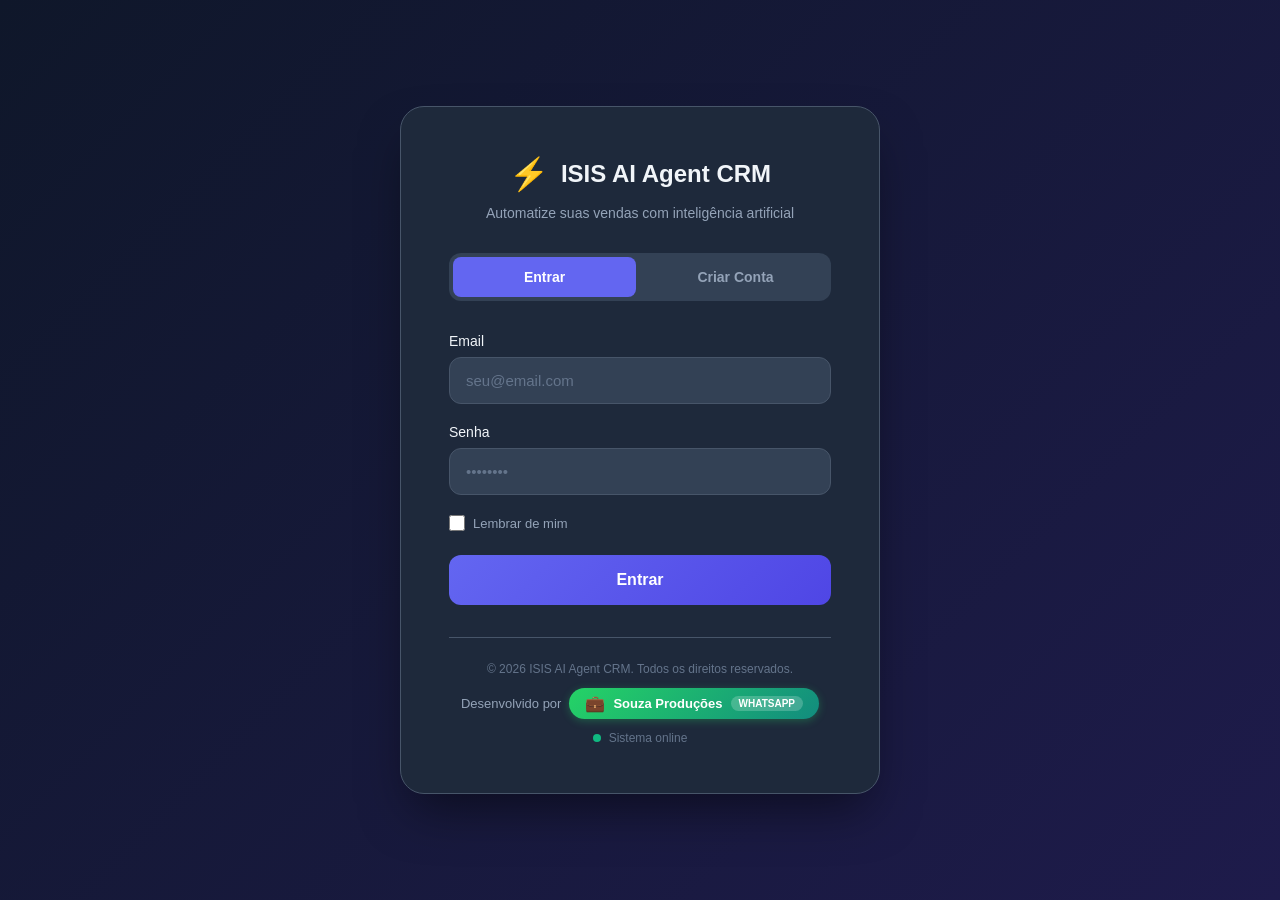
==== index.html @ 196da029 "upliud files" ====
<!DOCTYPE html>
<html lang="pt-BR">
<head>
    <meta charset="UTF-8">
    <meta name="viewport" content="width=device-width, initial-scale=1.0">
    <title>ISIS AI Agent CRM - Login</title>
    <link rel="stylesheet" href="index.css">
</head>
<body>
    <div class="auth-container">
        <!-- Logo e Header -->
        <div class="auth-header">
            <div class="logo">
                <span class="logo-icon">⚡</span>
                <h1>ISIS AI Agent CRM</h1>
            </div>
            <p class="subtitle">Automatize suas vendas com inteligência artificial</p>
        </div>

        <!-- Tabs Login/Registro -->
        <div class="auth-tabs">
            <button class="tab-btn active" data-tab="login">Entrar</button>
            <button class="tab-btn" data-tab="register">Criar Conta</button>
        </div>

        <!-- Formulário de Login -->
        <form id="loginForm" class="auth-form active">
            <div class="form-group">
                <label for="loginEmail">Email</label>
                <input 
                    type="email" 
                    id="loginEmail" 
                    placeholder="seu@email.com" 
                    required
                    autocomplete="email"
                >
            </div>

            <div class="form-group">
                <label for="loginPassword">Senha</label>
                <input 
                    type="password" 
                    id="loginPassword" 
                    placeholder="••••••••" 
                    required
                    autocomplete="current-password"
                >
            </div>

            <div class="form-options">
                <label class="checkbox-label">
                    <input type="checkbox" id="rememberMe">
                    <span>Lembrar de mim</span>
                </label>
            </div>

            <button type="submit" class="btn-primary" id="loginBtn">
                <span class="btn-text">Entrar</span>
                <span class="btn-loading hidden">
                    <span class="spinner"></span>
                    Entrando...
                </span>
            </button>

            <div id="loginError" class="error-message hidden"></div>
        </form>

        <!-- Formulário de Registro -->
        <form id="registerForm" class="auth-form">
            <div class="form-group">
                <label for="registerCompany">Nome da Empresa *</label>
                <input 
                    type="text" 
                    id="registerCompany" 
                    placeholder="Ex: Minha Empresa Ltda" 
                    required
                >
            </div>

            <div class="form-group">
                <label for="registerEmail">Email Profissional *</label>
                <input 
                    type="email" 
                    id="registerEmail" 
                    placeholder="seu@email.com" 
                    required
                >
            </div>

            <div class="form-group">
                <label for="registerPhone">Telefone/WhatsApp</label>
                <input 
                    type="tel" 
                    id="registerPhone" 
                    placeholder="(11) 99999-9999"
                >
            </div>

            <div class="form-group">
                <label for="registerIndustry">Tipo de Negócio</label>
                <select id="registerIndustry">
                    <option value="">Selecione...</option>
                    <option value="varejo">Varejo / E-commerce</option>
                    <option value="imobiliario">Imobiliária</option>
                    <option value="saude">Saúde / Clínica</option>
                    <option value="educacao">Educação / Escola</option>
                    <option value="alimentacao">Restaurante / Alimentação</option>
                    <option value="servicos">Prestação de Serviços</option>
                    <option value="tecnologia">Tecnologia / Software</option>
                    <option value="outro">Outro</option>
                </select>
            </div>

            <div class="form-group">
                <label for="registerPassword">Senha *</label>
                <input 
                    type="password" 
                    id="registerPassword" 
                    placeholder="Mínimo 6 caracteres" 
                    required
                    minlength="6"
                >
            </div>

            <div class="form-group">
                <label for="registerConfirm">Confirmar Senha *</label>
                <input 
                    type="password" 
                    id="registerConfirm" 
                    placeholder="Repita a senha" 
                    required
                >
            </div>

            <div class="form-options">
                <label class="checkbox-label">
                    <input type="checkbox" id="acceptTerms" required>
                    <span>Aceito os Termos de Uso</span>
                </label>
            </div>

            <button type="submit" class="btn-primary" id="registerBtn">
                <span class="btn-text">Criar Conta Grátis</span>
                <span class="btn-loading hidden">
                    <span class="spinner"></span>
                    Criando...
                </span>
            </button>

            <div id="registerError" class="error-message hidden"></div>
            <div id="registerSuccess" class="success-message hidden"></div>

            <div class="trial-info">
                <span class="trial-badge">🎁 14 dias grátis</span>
                <p>Sem cartão de crédito necessário</p>
            </div>
        </form>

        <!-- Footer com Assinatura -->
        <div class="auth-footer">
            <p class="footer-text">© 2026 ISIS AI Agent CRM. Todos os direitos reservados.</p>
            <div class="footer-signature">
                <span class="footer-label">Desenvolvido por </span>
                <a href="https://wa.me/5562991444852" target="_blank" class="signature-link" title="Falar no WhatsApp">
                    <span class="signature-icon">💼</span>
                    <span class="signature-text">Souza Produções</span>
                    <span class="signature-badge">WhatsApp</span>
                </a>
            </div>
            <div class="system-status">
                <span class="status-dot"></span>
                <span>Sistema online</span>
            </div>
        </div>
    </div>

    <script src="index.js"></script>
</body>
</html>
---- index.css ----
/* ============================================================
   ISIS AI AGENT CRM - LOGIN/REGISTER STYLES
   Design Profissional e Vendável
   ============================================================ */

* {
    margin: 0;
    padding: 0;
    box-sizing: border-box;
}

:root {
    --primary: #6366f1;
    --primary-dark: #4f46e5;
    --primary-light: #818cf8;
    --success: #10b981;
    --success-light: #d1fae5;
    --error: #ef4444;
    --error-light: #fee2e2;
    --warning: #f59e0b;
    --bg-dark: #0f172a;
    --bg-card: #1e293b;
    --bg-input: #334155;
    --text-primary: #f1f5f9;
    --text-secondary: #94a3b8;
    --text-muted: #64748b;
    --border: #475569;
    --shadow: 0 25px 50px -12px rgba(0, 0, 0, 0.5);
}

body {
    font-family: 'Inter', -apple-system, BlinkMacSystemFont, 'Segoe UI', Roboto, sans-serif;
    background: linear-gradient(135deg, var(--bg-dark) 0%, #1e1b4b 100%);
    min-height: 100vh;
    display: flex;
    align-items: center;
    justify-content: center;
    padding: 20px;
}

/* Container Principal */
.auth-container {
    background: var(--bg-card);
    border-radius: 24px;
    padding: 48px;
    width: 100%;
    max-width: 480px;
    box-shadow: var(--shadow);
    border: 1px solid var(--border);
}

/* Header */
.auth-header {
    text-align: center;
    margin-bottom: 32px;
}

.logo {
    display: flex;
    align-items: center;
    justify-content: center;
    gap: 12px;
    margin-bottom: 12px;
}

.logo-icon {
    font-size: 32px;
    animation: pulse 2s infinite;
}

@keyframes pulse {
    0%, 100% { opacity: 1; }
    50% { opacity: 0.7; }
}

.logo h1 {
    color: var(--text-primary);
    font-size: 24px;
    font-weight: 700;
}

.subtitle {
    color: var(--text-secondary);
    font-size: 14px;
}

/* Tabs */
.auth-tabs {
    display: flex;
    gap: 8px;
    margin-bottom: 32px;
    background: var(--bg-input);
    padding: 4px;
    border-radius: 12px;
}

.tab-btn {
    flex: 1;
    padding: 12px 24px;
    background: transparent;
    border: none;
    color: var(--text-secondary);
    font-size: 14px;
    font-weight: 600;
    cursor: pointer;
    border-radius: 8px;
    transition: all 0.3s ease;
}

.tab-btn.active {
    background: var(--primary);
    color: white;
}

.tab-btn:hover:not(.active) {
    color: var(--text-primary);
}

/* Forms */
.auth-form {
    display: none;
}

.auth-form.active {
    display: block;
    animation: fadeIn 0.3s ease;
}

@keyframes fadeIn {
    from { opacity: 0; transform: translateY(10px); }
    to { opacity: 1; transform: translateY(0); }
}

.form-group {
    margin-bottom: 20px;
}

.form-group label {
    display: block;
    color: var(--text-primary);
    font-size: 14px;
    font-weight: 500;
    margin-bottom: 8px;
}

.form-group input,
.form-group select {
    width: 100%;
    padding: 14px 16px;
    background: var(--bg-input);
    border: 1px solid var(--border);
    border-radius: 12px;
    color: var(--text-primary);
    font-size: 15px;
    transition: all 0.3s ease;
}

.form-group input:focus,
.form-group select:focus {
    outline: none;
    border-color: var(--primary);
    box-shadow: 0 0 0 3px rgba(99, 102, 241, 0.2);
}

.form-group input::placeholder {
    color: var(--text-muted);
}

.form-group select option {
    background: var(--bg-card);
    color: var(--text-primary);
}

/* Form Options */
.form-options {
    display: flex;
    justify-content: space-between;
    align-items: center;
    margin-bottom: 24px;
    font-size: 13px;
}

.checkbox-label {
    display: flex;
    align-items: center;
    gap: 8px;
    color: var(--text-secondary);
    cursor: pointer;
}

.checkbox-label input[type="checkbox"] {
    width: 16px;
    height: 16px;
    accent-color: var(--primary);
}

/* Buttons */
.btn-primary {
    width: 100%;
    padding: 16px;
    background: linear-gradient(135deg, var(--primary) 0%, var(--primary-dark) 100%);
    border: none;
    border-radius: 12px;
    color: white;
    font-size: 16px;
    font-weight: 600;
    cursor: pointer;
    transition: all 0.3s ease;
    display: flex;
    align-items: center;
    justify-content: center;
    gap: 8px;
}

.btn-primary:hover {
    transform: translateY(-2px);
    box-shadow: 0 10px 40px rgba(99, 102, 241, 0.4);
}

.btn-primary:disabled {
    opacity: 0.7;
    cursor: not-allowed;
    transform: none;
}

.btn-text,
.btn-loading {
    display: flex;
    align-items: center;
    gap: 8px;
}

.btn-loading.hidden,
.btn-text.hidden {
    display: none;
}

.spinner {
    width: 18px;
    height: 18px;
    border: 2px solid rgba(255, 255, 255, 0.3);
    border-top-color: white;
    border-radius: 50%;
    animation: spin 0.8s linear infinite;
}

@keyframes spin {
    to { transform: rotate(360deg); }
}

/* Messages */
.error-message,
.success-message {
    padding: 14px 16px;
    border-radius: 12px;
    font-size: 14px;
    margin-top: 16px;
    animation: slideIn 0.3s ease;
}

@keyframes slideIn {
    from { opacity: 0; transform: translateY(-10px); }
    to { opacity: 1; transform: translateY(0); }
}

.error-message {
    background: rgba(239, 68, 68, 0.1);
    border: 1px solid rgba(239, 68, 68, 0.3);
    color: #fca5a5;
}

.success-message {
    background: rgba(16, 185, 129, 0.1);
    border: 1px solid rgba(16, 185, 129, 0.3);
    color: #6ee7b7;
}

.error-message.hidden,
.success-message.hidden {
    display: none;
}

/* Trial Info */
.trial-info {
    text-align: center;
    margin-top: 24px;
    padding-top: 24px;
    border-top: 1px solid var(--border);
}

.trial-badge {
    display: inline-block;
    background: linear-gradient(135deg, #f59e0b 0%, #d97706 100%);
    color: white;
    padding: 6px 16px;
    border-radius: 20px;
    font-size: 13px;
    font-weight: 600;
    margin-bottom: 8px;
}

.trial-info p {
    color: var(--text-muted);
    font-size: 12px;
}

/* Footer com Assinatura */
.auth-footer {
    text-align: center;
    margin-top: 32px;
    padding-top: 24px;
    border-top: 1px solid var(--border);
}

.footer-text {
    color: var(--text-muted);
    font-size: 12px;
    margin-bottom: 12px;
}

.footer-signature {
    display: flex;
    align-items: center;
    justify-content: center;
    gap: 8px;
    flex-wrap: wrap;
    margin-bottom: 12px;
}

.footer-label {
    color: var(--text-secondary);
    font-size: 13px;
}

.signature-link {
    display: inline-flex;
    align-items: center;
    gap: 8px;
    padding: 6px 16px;
    background: linear-gradient(135deg, #25d366 0%, #128c7e 100%);
    color: white;
    text-decoration: none;
    border-radius: 20px;
    font-size: 13px;
    font-weight: 600;
    transition: all 0.3s ease;
    box-shadow: 0 2px 8px rgba(37, 211, 102, 0.3);
}

.signature-link:hover {
    transform: translateY(-2px);
    box-shadow: 0 4px 12px rgba(37, 211, 102, 0.5);
}

.signature-icon {
    font-size: 16px;
}

.signature-text {
    font-weight: 700;
}

.signature-badge {
    padding: 2px 8px;
    background: rgba(255, 255, 255, 0.2);
    border-radius: 10px;
    font-size: 10px;
    text-transform: uppercase;
    font-weight: 600;
}

.system-status {
    display: flex;
    align-items: center;
    justify-content: center;
    gap: 8px;
    color: var(--text-muted);
    font-size: 12px;
}

.status-dot {
    width: 8px;
    height: 8px;
    background: var(--success);
    border-radius: 50%;
    animation: pulse 2s infinite;
}

/* Responsive */
@media (max-width: 480px) {
    .auth-container {
        padding: 32px 24px;
    }

    .logo h1 {
        font-size: 20px;
    }

    .form-options {
        flex-direction: column;
        gap: 12px;
        align-items: flex-start;
    }

    .footer-signature {
        flex-direction: column;
    }
}
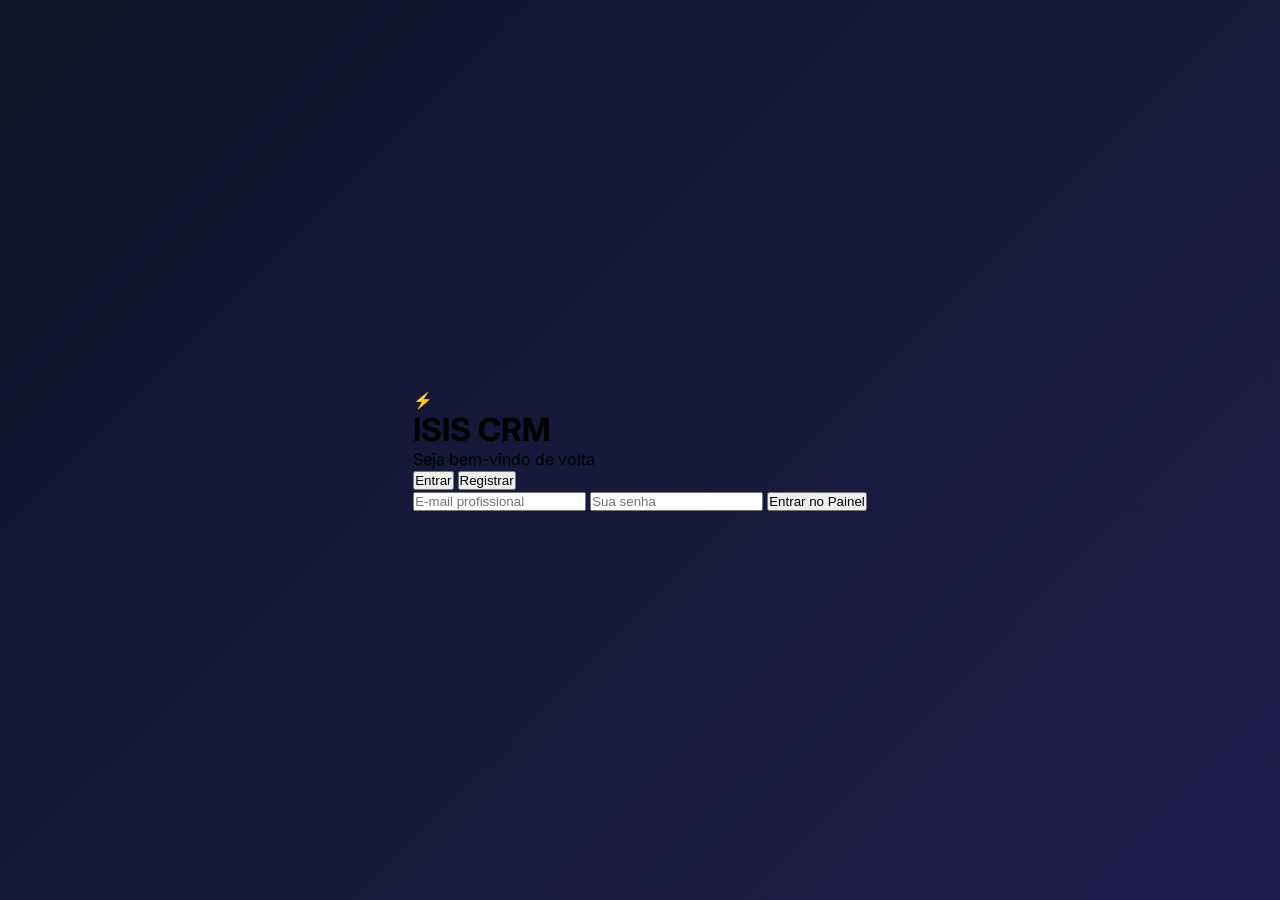
==== commit 498b1abb: "Update index.html" ====
--- a/index.html
+++ b/index.html
@@ -3,177 +3,34 @@
 <head>
     <meta charset="UTF-8">
     <meta name="viewport" content="width=device-width, initial-scale=1.0">
-    <title>ISIS AI Agent CRM - Login</title>
+    <title>ISIS AI Agent - Login</title>
     <link rel="stylesheet" href="index.css">
+    <link href="https://fonts.googleapis.com/css2?family=Inter:wght@400;700&display=swap" rel="stylesheet">
 </head>
 <body>
-    <div class="auth-container">
-        <!-- Logo e Header -->
-        <div class="auth-header">
-            <div class="logo">
-                <span class="logo-icon">⚡</span>
-                <h1>ISIS AI Agent CRM</h1>
-            </div>
-            <p class="subtitle">Automatize suas vendas com inteligência artificial</p>
+    <div class="login-box">
+        <div class="login-header">
+            <span class="login-logo">⚡</span>
+            <h1>ISIS CRM</h1>
+            <p>Seja bem-vindo de volta</p>
         </div>
 
-        <!-- Tabs Login/Registro -->
-        <div class="auth-tabs">
-            <button class="tab-btn active" data-tab="login">Entrar</button>
-            <button class="tab-btn" data-tab="register">Criar Conta</button>
+        <div class="tab-switcher">
+            <button id="tab-login" class="active">Entrar</button>
+            <button id="tab-register">Registrar</button>
         </div>
 
-        <!-- Formulário de Login -->
-        <form id="loginForm" class="auth-form active">
-            <div class="form-group">
-                <label for="loginEmail">Email</label>
-                <input 
-                    type="email" 
-                    id="loginEmail" 
-                    placeholder="seu@email.com" 
-                    required
-                    autocomplete="email"
-                >
+        <form id="authForm">
+            <div id="registerOnlyFields" style="display:none;">
+                <input type="text" id="companyName" placeholder="Nome da Empresa">
             </div>
-
-            <div class="form-group">
-                <label for="loginPassword">Senha</label>
-                <input 
-                    type="password" 
-                    id="loginPassword" 
-                    placeholder="••••••••" 
-                    required
-                    autocomplete="current-password"
-                >
-            </div>
-
-            <div class="form-options">
-                <label class="checkbox-label">
-                    <input type="checkbox" id="rememberMe">
-                    <span>Lembrar de mim</span>
-                </label>
-            </div>
-
-            <button type="submit" class="btn-primary" id="loginBtn">
-                <span class="btn-text">Entrar</span>
-                <span class="btn-loading hidden">
-                    <span class="spinner"></span>
-                    Entrando...
-                </span>
-            </button>
-
-            <div id="loginError" class="error-message hidden"></div>
+            <input type="email" id="email" placeholder="E-mail profissional" required>
+            <input type="password" id="password" placeholder="Sua senha" required>
+            <button type="submit" id="submitBtn">Entrar no Painel</button>
         </form>
-
-        <!-- Formulário de Registro -->
-        <form id="registerForm" class="auth-form">
-            <div class="form-group">
-                <label for="registerCompany">Nome da Empresa *</label>
-                <input 
-                    type="text" 
-                    id="registerCompany" 
-                    placeholder="Ex: Minha Empresa Ltda" 
-                    required
-                >
-            </div>
-
-            <div class="form-group">
-                <label for="registerEmail">Email Profissional *</label>
-                <input 
-                    type="email" 
-                    id="registerEmail" 
-                    placeholder="seu@email.com" 
-                    required
-                >
-            </div>
-
-            <div class="form-group">
-                <label for="registerPhone">Telefone/WhatsApp</label>
-                <input 
-                    type="tel" 
-                    id="registerPhone" 
-                    placeholder="(11) 99999-9999"
-                >
-            </div>
-
-            <div class="form-group">
-                <label for="registerIndustry">Tipo de Negócio</label>
-                <select id="registerIndustry">
-                    <option value="">Selecione...</option>
-                    <option value="varejo">Varejo / E-commerce</option>
-                    <option value="imobiliario">Imobiliária</option>
-                    <option value="saude">Saúde / Clínica</option>
-                    <option value="educacao">Educação / Escola</option>
-                    <option value="alimentacao">Restaurante / Alimentação</option>
-                    <option value="servicos">Prestação de Serviços</option>
-                    <option value="tecnologia">Tecnologia / Software</option>
-                    <option value="outro">Outro</option>
-                </select>
-            </div>
-
-            <div class="form-group">
-                <label for="registerPassword">Senha *</label>
-                <input 
-                    type="password" 
-                    id="registerPassword" 
-                    placeholder="Mínimo 6 caracteres" 
-                    required
-                    minlength="6"
-                >
-            </div>
-
-            <div class="form-group">
-                <label for="registerConfirm">Confirmar Senha *</label>
-                <input 
-                    type="password" 
-                    id="registerConfirm" 
-                    placeholder="Repita a senha" 
-                    required
-                >
-            </div>
-
-            <div class="form-options">
-                <label class="checkbox-label">
-                    <input type="checkbox" id="acceptTerms" required>
-                    <span>Aceito os Termos de Uso</span>
-                </label>
-            </div>
-
-            <button type="submit" class="btn-primary" id="registerBtn">
-                <span class="btn-text">Criar Conta Grátis</span>
-                <span class="btn-loading hidden">
-                    <span class="spinner"></span>
-                    Criando...
-                </span>
-            </button>
-
-            <div id="registerError" class="error-message hidden"></div>
-            <div id="registerSuccess" class="success-message hidden"></div>
-
-            <div class="trial-info">
-                <span class="trial-badge">🎁 14 dias grátis</span>
-                <p>Sem cartão de crédito necessário</p>
-            </div>
-        </form>
-
-        <!-- Footer com Assinatura -->
-        <div class="auth-footer">
-            <p class="footer-text">© 2026 ISIS AI Agent CRM. Todos os direitos reservados.</p>
-            <div class="footer-signature">
-                <span class="footer-label">Desenvolvido por </span>
-                <a href="https://wa.me/5562991444852" target="_blank" class="signature-link" title="Falar no WhatsApp">
-                    <span class="signature-icon">💼</span>
-                    <span class="signature-text">Souza Produções</span>
-                    <span class="signature-badge">WhatsApp</span>
-                </a>
-            </div>
-            <div class="system-status">
-                <span class="status-dot"></span>
-                <span>Sistema online</span>
-            </div>
-        </div>
+        
+        <p id="msg" class="msg-box"></p>
     </div>
-
     <script src="index.js"></script>
 </body>
-</html>+</html>
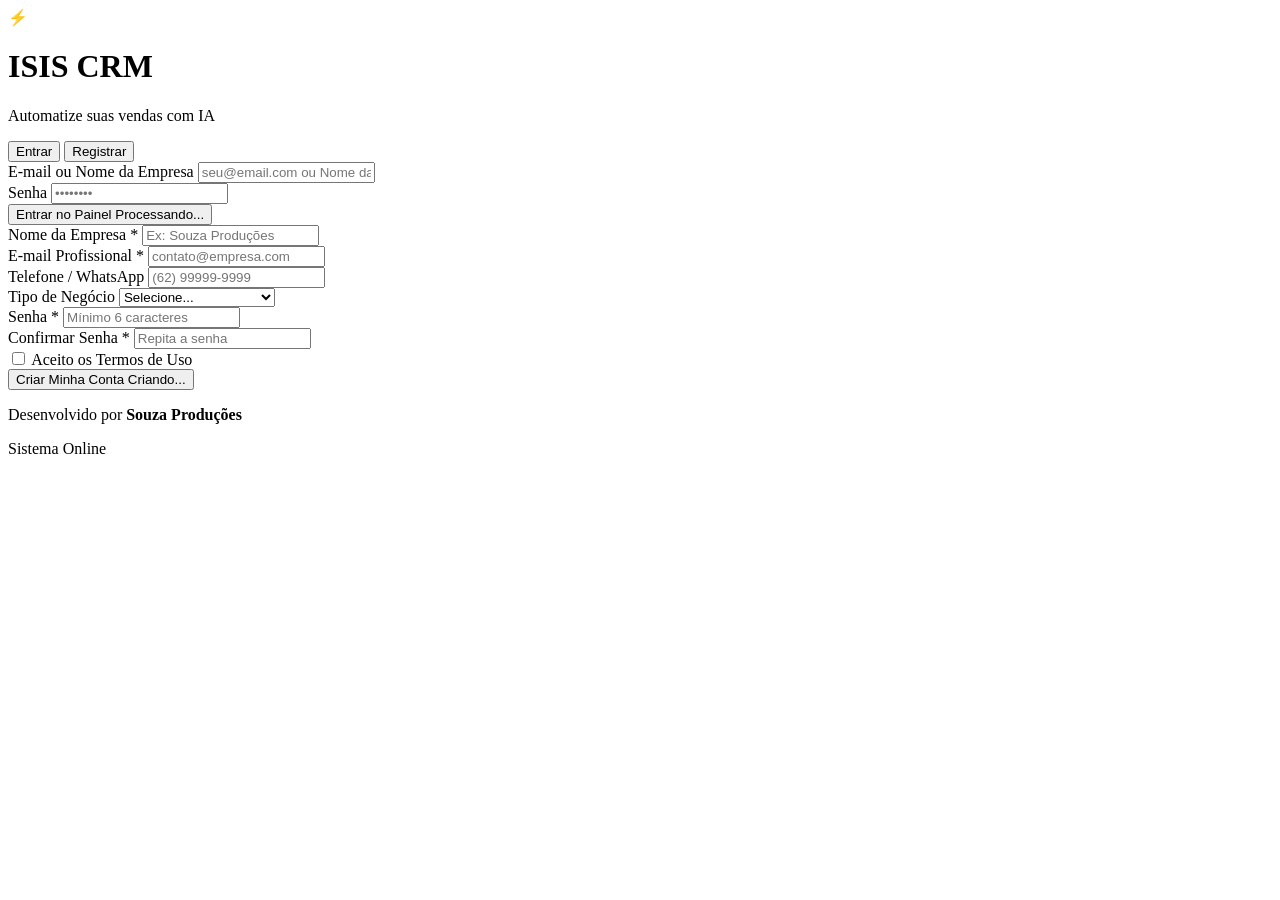
==== commit 0f32ee35: "Update index.html" ====
--- a/index.html
+++ b/index.html
@@ -3,34 +3,116 @@
 <head>
     <meta charset="UTF-8">
     <meta name="viewport" content="width=device-width, initial-scale=1.0">
-    <title>ISIS AI Agent - Login</title>
+    <title>ISIS AI Agent CRM - Login</title>
+    <!-- O link abaixo deve bater exatamente com o nome do seu arquivo CSS -->
     <link rel="stylesheet" href="index.css">
-    <link href="https://fonts.googleapis.com/css2?family=Inter:wght@400;700&display=swap" rel="stylesheet">
+    <link href="https://fonts.googleapis.com/css2?family=Inter:wght@400;500;600;700&display=swap" rel="stylesheet">
 </head>
 <body>
-    <div class="login-box">
-        <div class="login-header">
-            <span class="login-logo">⚡</span>
-            <h1>ISIS CRM</h1>
-            <p>Seja bem-vindo de volta</p>
+    <div class="auth-page">
+        <div class="auth-card">
+            <header class="auth-header">
+                <div class="auth-logo">⚡</div>
+                <h1>ISIS CRM</h1>
+                <p>Automatize suas vendas com IA</p>
+            </header>
+
+            <div class="auth-tabs">
+                <button class="tab-btn active" data-tab="login">Entrar</button>
+                <button class="tab-btn" data-tab="register">Registrar</button>
+            </div>
+
+            <!-- Formulário de Login -->
+            <form id="loginForm" class="auth-form active">
+                <div class="form-group">
+                    <label for="loginEmail">E-mail ou Nome da Empresa</label>
+                    <!-- MUDANÇA CHAVE: type="text" permite "Souza Produções" sem erro -->
+                    <input 
+                        type="text" 
+                        id="loginEmail" 
+                        placeholder="seu@email.com ou Nome da Empresa" 
+                        required
+                    >
+                </div>
+
+                <div class="form-group">
+                    <label for="loginPassword">Senha</label>
+                    <input 
+                        type="password" 
+                        id="loginPassword" 
+                        placeholder="••••••••" 
+                        required
+                    >
+                </div>
+
+                <button type="submit" class="btn-primary" id="loginBtn">
+                    <span class="btn-text">Entrar no Painel</span>
+                    <span class="btn-loading hidden">Processando...</span>
+                </button>
+
+                <div id="loginError" class="message error hidden"></div>
+            </form>
+
+            <!-- Formulário de Registro -->
+            <form id="registerForm" class="auth-form">
+                <div class="form-group">
+                    <label for="registerCompany">Nome da Empresa *</label>
+                    <input type="text" id="registerCompany" placeholder="Ex: Souza Produções" required>
+                </div>
+
+                <div class="form-group">
+                    <label for="registerEmail">E-mail Profissional *</label>
+                    <input type="email" id="registerEmail" placeholder="contato@empresa.com" required>
+                </div>
+
+                <div class="form-group">
+                    <label for="registerPhone">Telefone / WhatsApp</label>
+                    <input type="tel" id="registerPhone" placeholder="(62) 99999-9999">
+                </div>
+
+                <div class="form-group">
+                    <label for="registerIndustry">Tipo de Negócio</label>
+                    <select id="registerIndustry">
+                        <option value="Outro">Selecione...</option>
+                        <option value="Serviços">Prestação de Serviços</option>
+                        <option value="Varejo">Varejo</option>
+                        <option value="Tecnologia">Tecnologia</option>
+                    </select>
+                </div>
+
+                <div class="form-group">
+                    <label for="registerPassword">Senha *</label>
+                    <input type="password" id="registerPassword" placeholder="Mínimo 6 caracteres" required minlength="6">
+                </div>
+
+                <div class="form-group">
+                    <label for="registerConfirm">Confirmar Senha *</label>
+                    <input type="password" id="registerConfirm" placeholder="Repita a senha" required>
+                </div>
+
+                <div class="form-group checkbox-group">
+                    <input type="checkbox" id="acceptTerms" required>
+                    <label for="acceptTerms">Aceito os Termos de Uso</label>
+                </div>
+
+                <button type="submit" class="btn-primary" id="registerBtn">
+                    <span class="btn-text">Criar Minha Conta</span>
+                    <span class="btn-loading hidden">Criando...</span>
+                </button>
+
+                <div id="registerError" class="message error hidden"></div>
+                <div id="registerSuccess" class="message success hidden"></div>
+            </form>
+
+            <footer class="auth-footer">
+                <p>Desenvolvido por <strong>Souza Produções</strong></p>
+                <div class="system-status">
+                    <span class="status-dot"></span> Sistema Online
+                </div>
+            </footer>
         </div>
+    </div>
 
-        <div class="tab-switcher">
-            <button id="tab-login" class="active">Entrar</button>
-            <button id="tab-register">Registrar</button>
-        </div>
-
-        <form id="authForm">
-            <div id="registerOnlyFields" style="display:none;">
-                <input type="text" id="companyName" placeholder="Nome da Empresa">
-            </div>
-            <input type="email" id="email" placeholder="E-mail profissional" required>
-            <input type="password" id="password" placeholder="Sua senha" required>
-            <button type="submit" id="submitBtn">Entrar no Painel</button>
-        </form>
-        
-        <p id="msg" class="msg-box"></p>
-    </div>
     <script src="index.js"></script>
 </body>
 </html>
--- a/index.css
+++ b/index.css
@@ -1,408 +1,155 @@
-/* ============================================================
-   ISIS AI AGENT CRM - LOGIN/REGISTER STYLES
-   Design Profissional e Vendável
-   ============================================================ */
+<!DOCTYPE html>
+<html lang="pt-BR">
+<head>
+    <meta charset="UTF-8">
+    <meta name="viewport" content="width=device-width, initial-scale=1.0">
+    <title>ISIS AI Agent CRM - Login</title>
+    <!-- Link para o CSS que criamos -->
+    <link rel="stylesheet" href="index.css">
+    <!-- Fonte Inter do Google -->
+    <link href="https://fonts.googleapis.com/css2?family=Inter:wght@400;500;600;700&display=swap" rel="stylesheet">
+</head>
+<body>
+    <div class="auth-container">
+        <!-- Logo e Cabeçalho -->
+        <header class="auth-header">
+            <div class="logo">
+                <span class="logo-icon">⚡</span>
+                <h1>ISIS CRM</h1>
+            </div>
+            <p class="subtitle">Automatize suas vendas com inteligência artificial</p>
+        </header>
 
-* {
-    margin: 0;
-    padding: 0;
-    box-sizing: border-box;
-}
+        <!-- Alternador de Abas (Tabs) -->
+        <div class="auth-tabs">
+            <button class="tab-btn active" data-tab="login" id="tab-login">Entrar</button>
+            <button class="tab-btn" data-tab="register" id="tab-register">Registrar</button>
+        </div>
 
-:root {
-    --primary: #6366f1;
-    --primary-dark: #4f46e5;
-    --primary-light: #818cf8;
-    --success: #10b981;
-    --success-light: #d1fae5;
-    --error: #ef4444;
-    --error-light: #fee2e2;
-    --warning: #f59e0b;
-    --bg-dark: #0f172a;
-    --bg-card: #1e293b;
-    --bg-input: #334155;
-    --text-primary: #f1f5f9;
-    --text-secondary: #94a3b8;
-    --text-muted: #64748b;
-    --border: #475569;
-    --shadow: 0 25px 50px -12px rgba(0, 0, 0, 0.5);
-}
+        <!-- FORMULÁRIO DE LOGIN -->
+        <form id="loginForm" class="auth-form active">
+            <div class="form-group">
+                <label for="loginEmail">E-mail Profissional ou Empresa</label>
+                <!-- IMPORTANTE: Mudamos para type="text" para aceitar "Souza Produções" -->
+                <input 
+                    type="text" 
+                    id="loginEmail" 
+                    placeholder="seu@email.com ou Nome da Empresa" 
+                    required
+                    autocomplete="username"
+                >
+            </div>
 
-body {
-    font-family: 'Inter', -apple-system, BlinkMacSystemFont, 'Segoe UI', Roboto, sans-serif;
-    background: linear-gradient(135deg, var(--bg-dark) 0%, #1e1b4b 100%);
-    min-height: 100vh;
-    display: flex;
-    align-items: center;
-    justify-content: center;
-    padding: 20px;
-}
+            <div class="form-group">
+                <label for="loginPassword">Sua Senha</label>
+                <input 
+                    type="password" 
+                    id="loginPassword" 
+                    placeholder="••••••••" 
+                    required
+                    autocomplete="current-password"
+                >
+            </div>
 
-/* Container Principal */
-.auth-container {
-    background: var(--bg-card);
-    border-radius: 24px;
-    padding: 48px;
-    width: 100%;
-    max-width: 480px;
-    box-shadow: var(--shadow);
-    border: 1px solid var(--border);
-}
+            <div class="form-options">
+                <label class="checkbox-label">
+                    <input type="checkbox" id="rememberMe">
+                    <span>Lembrar de mim</span>
+                </label>
+            </div>
 
-/* Header */
-.auth-header {
-    text-align: center;
-    margin-bottom: 32px;
-}
+            <button type="submit" class="btn-primary" id="loginBtn">
+                <span class="btn-text">Entrar no Painel</span>
+                <span class="btn-loading hidden">
+                    <span class="spinner"></span>
+                    Entrando...
+                </span>
+            </button>
 
-.logo {
-    display: flex;
-    align-items: center;
-    justify-content: center;
-    gap: 12px;
-    margin-bottom: 12px;
-}
+            <div id="loginError" class="error-message hidden"></div>
+        </form>
 
-.logo-icon {
-    font-size: 32px;
-    animation: pulse 2s infinite;
-}
+        <!-- FORMULÁRIO DE REGISTRO (Escondido por padrão) -->
+        <form id="registerForm" class="auth-form">
+            <div class="form-group">
+                <label for="registerCompany">Nome da Empresa *</label>
+                <input type="text" id="registerCompany" placeholder="Ex: Minha Empresa Ltda" required>
+            </div>
 
-@keyframes pulse {
-    0%, 100% { opacity: 1; }
-    50% { opacity: 0.7; }
-}
+            <div class="form-group">
+                <label for="registerEmail">E-mail Profissional *</label>
+                <input type="email" id="registerEmail" placeholder="seu@email.com" required>
+            </div>
 
-.logo h1 {
-    color: var(--text-primary);
-    font-size: 24px;
-    font-weight: 700;
-}
+            <div class="form-group">
+                <label for="registerPhone">Telefone / WhatsApp</label>
+                <input type="tel" id="registerPhone" placeholder="(62) 99999-9999">
+            </div>
 
-.subtitle {
-    color: var(--text-secondary);
-    font-size: 14px;
-}
+            <div class="form-group">
+                <label for="registerIndustry">Tipo de Negócio</label>
+                <select id="registerIndustry">
+                    <option value="Outro">Selecione...</option>
+                    <option value="Varejo">Varejo</option>
+                    <option value="Serviços">Prestação de Serviços</option>
+                    <option value="Tecnologia">Tecnologia / SaaS</option>
+                    <option value="Saúde">Saúde / Bem-estar</option>
+                </select>
+            </div>
 
-/* Tabs */
-.auth-tabs {
-    display: flex;
-    gap: 8px;
-    margin-bottom: 32px;
-    background: var(--bg-input);
-    padding: 4px;
-    border-radius: 12px;
-}
+            <div class="form-group">
+                <label for="registerPassword">Senha *</label>
+                <input type="password" id="registerPassword" placeholder="Mínimo 6 caracteres" required minlength="6">
+            </div>
 
-.tab-btn {
-    flex: 1;
-    padding: 12px 24px;
-    background: transparent;
-    border: none;
-    color: var(--text-secondary);
-    font-size: 14px;
-    font-weight: 600;
-    cursor: pointer;
-    border-radius: 8px;
-    transition: all 0.3s ease;
-}
+            <div class="form-group">
+                <label for="registerConfirm">Confirmar Senha *</label>
+                <input type="password" id="registerConfirm" placeholder="Repita a senha" required>
+            </div>
 
-.tab-btn.active {
-    background: var(--primary);
-    color: white;
-}
+            <div class="form-options">
+                <label class="checkbox-label">
+                    <input type="checkbox" id="acceptTerms" required>
+                    <span>Aceito os Termos de Uso</span>
+                </label>
+            </div>
 
-.tab-btn:hover:not(.active) {
-    color: var(--text-primary);
-}
+            <button type="submit" class="btn-primary" id="registerBtn">
+                <span class="btn-text">Criar Minha Conta</span>
+                <span class="btn-loading hidden">
+                    <span class="spinner"></span>
+                    Criando...
+                </span>
+            </button>
 
-/* Forms */
-.auth-form {
-    display: none;
-}
+            <div id="registerError" class="error-message hidden"></div>
+            <div id="registerSuccess" class="success-message hidden"></div>
 
-.auth-form.active {
-    display: block;
-    animation: fadeIn 0.3s ease;
-}
+            <div class="trial-info">
+                <span class="trial-badge">🎁 14 dias grátis</span>
+                <p>Acesso total imediato</p>
+            </div>
+        </form>
 
-@keyframes fadeIn {
-    from { opacity: 0; transform: translateY(10px); }
-    to { opacity: 1; transform: translateY(0); }
-}
+        <!-- RODAPÉ COM ASSINATURA -->
+        <footer class="auth-footer">
+            <p class="footer-text">© 2026 ISIS AI Agent CRM. Todos os direitos reservados.</p>
+            <div class="footer-signature">
+                <span class="footer-label">Desenvolvido por </span>
+                <a href="https://wa.me/5562991444852" target="_blank" class="signature-link" title="Falar no WhatsApp">
+                    <span class="signature-icon">💼</span>
+                    <span class="signature-text">Souza Produções</span>
+                    <span class="signature-badge">WhatsApp</span>
+                </a>
+            </div>
+            <div class="system-status">
+                <span class="status-dot"></span>
+                <span>Sistema online e seguro</span>
+            </div>
+        </footer>
+    </div>
 
-.form-group {
-    margin-bottom: 20px;
-}
-
-.form-group label {
-    display: block;
-    color: var(--text-primary);
-    font-size: 14px;
-    font-weight: 500;
-    margin-bottom: 8px;
-}
-
-.form-group input,
-.form-group select {
-    width: 100%;
-    padding: 14px 16px;
-    background: var(--bg-input);
-    border: 1px solid var(--border);
-    border-radius: 12px;
-    color: var(--text-primary);
-    font-size: 15px;
-    transition: all 0.3s ease;
-}
-
-.form-group input:focus,
-.form-group select:focus {
-    outline: none;
-    border-color: var(--primary);
-    box-shadow: 0 0 0 3px rgba(99, 102, 241, 0.2);
-}
-
-.form-group input::placeholder {
-    color: var(--text-muted);
-}
-
-.form-group select option {
-    background: var(--bg-card);
-    color: var(--text-primary);
-}
-
-/* Form Options */
-.form-options {
-    display: flex;
-    justify-content: space-between;
-    align-items: center;
-    margin-bottom: 24px;
-    font-size: 13px;
-}
-
-.checkbox-label {
-    display: flex;
-    align-items: center;
-    gap: 8px;
-    color: var(--text-secondary);
-    cursor: pointer;
-}
-
-.checkbox-label input[type="checkbox"] {
-    width: 16px;
-    height: 16px;
-    accent-color: var(--primary);
-}
-
-/* Buttons */
-.btn-primary {
-    width: 100%;
-    padding: 16px;
-    background: linear-gradient(135deg, var(--primary) 0%, var(--primary-dark) 100%);
-    border: none;
-    border-radius: 12px;
-    color: white;
-    font-size: 16px;
-    font-weight: 600;
-    cursor: pointer;
-    transition: all 0.3s ease;
-    display: flex;
-    align-items: center;
-    justify-content: center;
-    gap: 8px;
-}
-
-.btn-primary:hover {
-    transform: translateY(-2px);
-    box-shadow: 0 10px 40px rgba(99, 102, 241, 0.4);
-}
-
-.btn-primary:disabled {
-    opacity: 0.7;
-    cursor: not-allowed;
-    transform: none;
-}
-
-.btn-text,
-.btn-loading {
-    display: flex;
-    align-items: center;
-    gap: 8px;
-}
-
-.btn-loading.hidden,
-.btn-text.hidden {
-    display: none;
-}
-
-.spinner {
-    width: 18px;
-    height: 18px;
-    border: 2px solid rgba(255, 255, 255, 0.3);
-    border-top-color: white;
-    border-radius: 50%;
-    animation: spin 0.8s linear infinite;
-}
-
-@keyframes spin {
-    to { transform: rotate(360deg); }
-}
-
-/* Messages */
-.error-message,
-.success-message {
-    padding: 14px 16px;
-    border-radius: 12px;
-    font-size: 14px;
-    margin-top: 16px;
-    animation: slideIn 0.3s ease;
-}
-
-@keyframes slideIn {
-    from { opacity: 0; transform: translateY(-10px); }
-    to { opacity: 1; transform: translateY(0); }
-}
-
-.error-message {
-    background: rgba(239, 68, 68, 0.1);
-    border: 1px solid rgba(239, 68, 68, 0.3);
-    color: #fca5a5;
-}
-
-.success-message {
-    background: rgba(16, 185, 129, 0.1);
-    border: 1px solid rgba(16, 185, 129, 0.3);
-    color: #6ee7b7;
-}
-
-.error-message.hidden,
-.success-message.hidden {
-    display: none;
-}
-
-/* Trial Info */
-.trial-info {
-    text-align: center;
-    margin-top: 24px;
-    padding-top: 24px;
-    border-top: 1px solid var(--border);
-}
-
-.trial-badge {
-    display: inline-block;
-    background: linear-gradient(135deg, #f59e0b 0%, #d97706 100%);
-    color: white;
-    padding: 6px 16px;
-    border-radius: 20px;
-    font-size: 13px;
-    font-weight: 600;
-    margin-bottom: 8px;
-}
-
-.trial-info p {
-    color: var(--text-muted);
-    font-size: 12px;
-}
-
-/* Footer com Assinatura */
-.auth-footer {
-    text-align: center;
-    margin-top: 32px;
-    padding-top: 24px;
-    border-top: 1px solid var(--border);
-}
-
-.footer-text {
-    color: var(--text-muted);
-    font-size: 12px;
-    margin-bottom: 12px;
-}
-
-.footer-signature {
-    display: flex;
-    align-items: center;
-    justify-content: center;
-    gap: 8px;
-    flex-wrap: wrap;
-    margin-bottom: 12px;
-}
-
-.footer-label {
-    color: var(--text-secondary);
-    font-size: 13px;
-}
-
-.signature-link {
-    display: inline-flex;
-    align-items: center;
-    gap: 8px;
-    padding: 6px 16px;
-    background: linear-gradient(135deg, #25d366 0%, #128c7e 100%);
-    color: white;
-    text-decoration: none;
-    border-radius: 20px;
-    font-size: 13px;
-    font-weight: 600;
-    transition: all 0.3s ease;
-    box-shadow: 0 2px 8px rgba(37, 211, 102, 0.3);
-}
-
-.signature-link:hover {
-    transform: translateY(-2px);
-    box-shadow: 0 4px 12px rgba(37, 211, 102, 0.5);
-}
-
-.signature-icon {
-    font-size: 16px;
-}
-
-.signature-text {
-    font-weight: 700;
-}
-
-.signature-badge {
-    padding: 2px 8px;
-    background: rgba(255, 255, 255, 0.2);
-    border-radius: 10px;
-    font-size: 10px;
-    text-transform: uppercase;
-    font-weight: 600;
-}
-
-.system-status {
-    display: flex;
-    align-items: center;
-    justify-content: center;
-    gap: 8px;
-    color: var(--text-muted);
-    font-size: 12px;
-}
-
-.status-dot {
-    width: 8px;
-    height: 8px;
-    background: var(--success);
-    border-radius: 50%;
-    animation: pulse 2s infinite;
-}
-
-/* Responsive */
-@media (max-width: 480px) {
-    .auth-container {
-        padding: 32px 24px;
-    }
-
-    .logo h1 {
-        font-size: 20px;
-    }
-
-    .form-options {
-        flex-direction: column;
-        gap: 12px;
-        align-items: flex-start;
-    }
-
-    .footer-signature {
-        flex-direction: column;
-    }
-}+    <!-- Script de lógica -->
+    <script src="index.js"></script>
+</body>
+</html>
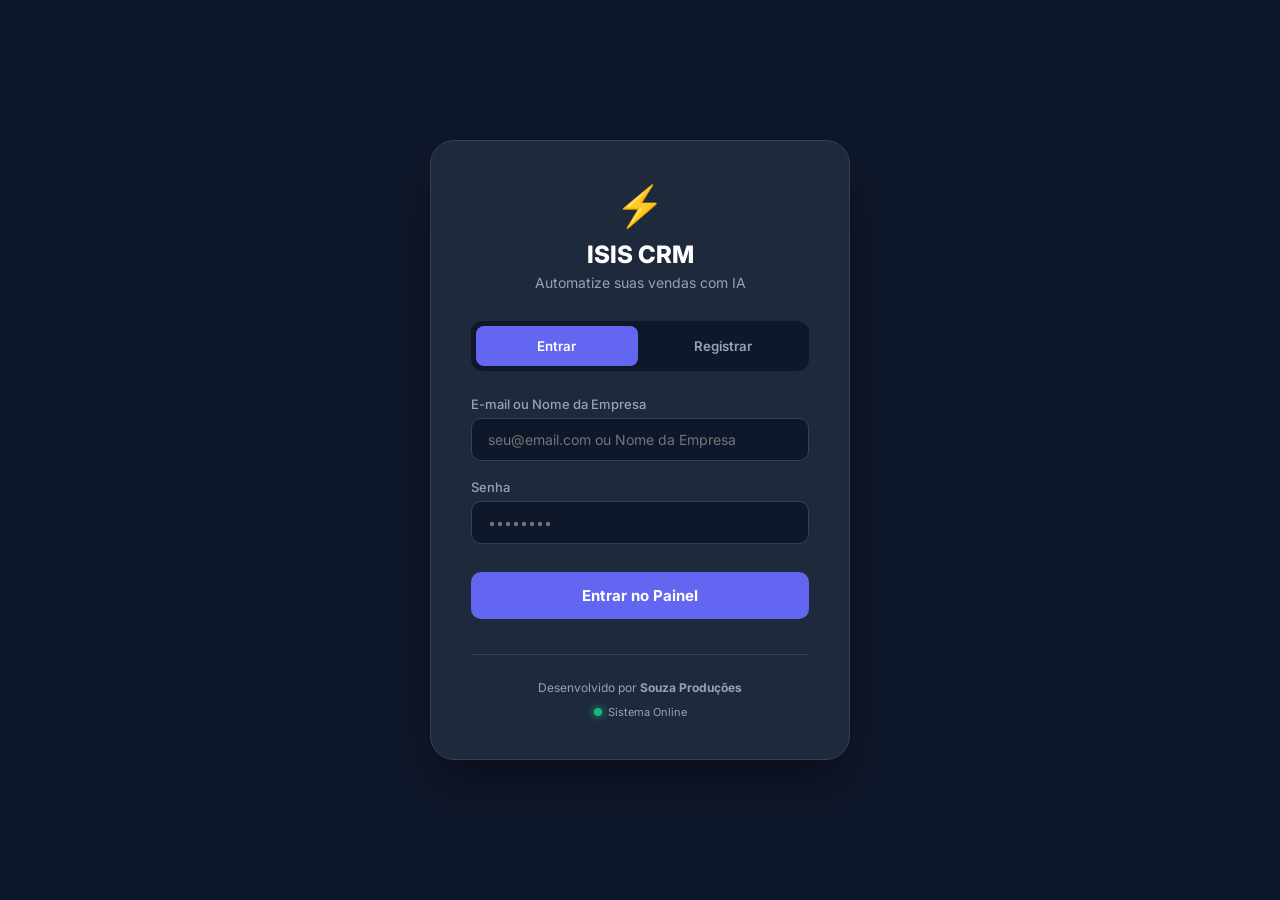
==== commit b27b9a3a: "upload files" ====
--- a/index.html
+++ b/index.html
@@ -115,4 +115,4 @@
 
     <script src="index.js"></script>
 </body>
-</html>
+</html>
--- a/index.css
+++ b/index.css
@@ -1,155 +1,128 @@
-<!DOCTYPE html>
-<html lang="pt-BR">
-<head>
-    <meta charset="UTF-8">
-    <meta name="viewport" content="width=device-width, initial-scale=1.0">
-    <title>ISIS AI Agent CRM - Login</title>
-    <!-- Link para o CSS que criamos -->
-    <link rel="stylesheet" href="index.css">
-    <!-- Fonte Inter do Google -->
-    <link href="https://fonts.googleapis.com/css2?family=Inter:wght@400;500;600;700&display=swap" rel="stylesheet">
-</head>
-<body>
-    <div class="auth-container">
-        <!-- Logo e Cabeçalho -->
-        <header class="auth-header">
-            <div class="logo">
-                <span class="logo-icon">⚡</span>
-                <h1>ISIS CRM</h1>
-            </div>
-            <p class="subtitle">Automatize suas vendas com inteligência artificial</p>
-        </header>
+/* ============================================================
+   ISIS AI AGENT CRM - DESIGN SYSTEM
+   ============================================================ */
 
-        <!-- Alternador de Abas (Tabs) -->
-        <div class="auth-tabs">
-            <button class="tab-btn active" data-tab="login" id="tab-login">Entrar</button>
-            <button class="tab-btn" data-tab="register" id="tab-register">Registrar</button>
-        </div>
+:root {
+    --primary: #6366f1;
+    --primary-dark: #4f46e5;
+    --bg: #0f172a;
+    --card: #1e293b;
+    --text: #f1f5f9;
+    --text-dim: #94a3b8;
+    --border: #334155;
+    --error: #ef4444;
+    --success: #10b981;
+}
 
-        <!-- FORMULÁRIO DE LOGIN -->
-        <form id="loginForm" class="auth-form active">
-            <div class="form-group">
-                <label for="loginEmail">E-mail Profissional ou Empresa</label>
-                <!-- IMPORTANTE: Mudamos para type="text" para aceitar "Souza Produções" -->
-                <input 
-                    type="text" 
-                    id="loginEmail" 
-                    placeholder="seu@email.com ou Nome da Empresa" 
-                    required
-                    autocomplete="username"
-                >
-            </div>
+* { margin: 0; padding: 0; box-sizing: border-box; font-family: 'Inter', sans-serif; }
 
-            <div class="form-group">
-                <label for="loginPassword">Sua Senha</label>
-                <input 
-                    type="password" 
-                    id="loginPassword" 
-                    placeholder="••••••••" 
-                    required
-                    autocomplete="current-password"
-                >
-            </div>
+body {
+    background: var(--bg);
+    color: var(--text);
+    min-height: 100vh;
+    display: flex;
+    align-items: center;
+    justify-content: center;
+    padding: 20px;
+}
 
-            <div class="form-options">
-                <label class="checkbox-label">
-                    <input type="checkbox" id="rememberMe">
-                    <span>Lembrar de mim</span>
-                </label>
-            </div>
+.auth-page { width: 100%; display: flex; justify-content: center; }
 
-            <button type="submit" class="btn-primary" id="loginBtn">
-                <span class="btn-text">Entrar no Painel</span>
-                <span class="btn-loading hidden">
-                    <span class="spinner"></span>
-                    Entrando...
-                </span>
-            </button>
+.auth-card {
+    background: var(--card);
+    width: 100%;
+    max-width: 420px;
+    padding: 40px;
+    border-radius: 24px;
+    border: 1px solid var(--border);
+    box-shadow: 0 25px 50px -12px rgba(0, 0, 0, 0.5);
+}
 
-            <div id="loginError" class="error-message hidden"></div>
-        </form>
+.auth-header { text-align: center; margin-bottom: 30px; }
+.auth-logo { font-size: 40px; margin-bottom: 10px; display: block; }
+.auth-header h1 { font-size: 24px; font-weight: 800; color: white; margin-bottom: 5px; }
+.auth-header p { color: var(--text-dim); font-size: 14px; }
 
-        <!-- FORMULÁRIO DE REGISTRO (Escondido por padrão) -->
-        <form id="registerForm" class="auth-form">
-            <div class="form-group">
-                <label for="registerCompany">Nome da Empresa *</label>
-                <input type="text" id="registerCompany" placeholder="Ex: Minha Empresa Ltda" required>
-            </div>
+.auth-tabs {
+    display: flex;
+    background: var(--bg);
+    padding: 5px;
+    border-radius: 12px;
+    margin-bottom: 25px;
+    gap: 5px;
+}
 
-            <div class="form-group">
-                <label for="registerEmail">E-mail Profissional *</label>
-                <input type="email" id="registerEmail" placeholder="seu@email.com" required>
-            </div>
+.tab-btn {
+    flex: 1;
+    padding: 12px;
+    border: none;
+    background: none;
+    color: var(--text-dim);
+    cursor: pointer;
+    border-radius: 8px;
+    font-weight: 600;
+    transition: 0.3s;
+}
 
-            <div class="form-group">
-                <label for="registerPhone">Telefone / WhatsApp</label>
-                <input type="tel" id="registerPhone" placeholder="(62) 99999-9999">
-            </div>
+.tab-btn.active {
+    background: var(--primary);
+    color: white;
+}
 
-            <div class="form-group">
-                <label for="registerIndustry">Tipo de Negócio</label>
-                <select id="registerIndustry">
-                    <option value="Outro">Selecione...</option>
-                    <option value="Varejo">Varejo</option>
-                    <option value="Serviços">Prestação de Serviços</option>
-                    <option value="Tecnologia">Tecnologia / SaaS</option>
-                    <option value="Saúde">Saúde / Bem-estar</option>
-                </select>
-            </div>
+/* Forms */
+.auth-form { display: none; }
+.auth-form.active { display: block; animation: fadeIn 0.3s ease; }
 
-            <div class="form-group">
-                <label for="registerPassword">Senha *</label>
-                <input type="password" id="registerPassword" placeholder="Mínimo 6 caracteres" required minlength="6">
-            </div>
+@keyframes fadeIn { from { opacity: 0; transform: translateY(5px); } to { opacity: 1; transform: translateY(0); } }
 
-            <div class="form-group">
-                <label for="registerConfirm">Confirmar Senha *</label>
-                <input type="password" id="registerConfirm" placeholder="Repita a senha" required>
-            </div>
+.form-group { margin-bottom: 18px; text-align: left; }
+.form-group label { display: block; font-size: 13px; font-weight: 500; margin-bottom: 6px; color: var(--text-dim); }
 
-            <div class="form-options">
-                <label class="checkbox-label">
-                    <input type="checkbox" id="acceptTerms" required>
-                    <span>Aceito os Termos de Uso</span>
-                </label>
-            </div>
+.form-group input, 
+.form-group select {
+    width: 100%;
+    padding: 12px 16px;
+    background: var(--bg);
+    border: 1px solid var(--border);
+    border-radius: 10px;
+    color: white;
+    font-size: 14px;
+    outline: none;
+    transition: 0.2s;
+}
 
-            <button type="submit" class="btn-primary" id="registerBtn">
-                <span class="btn-text">Criar Minha Conta</span>
-                <span class="btn-loading hidden">
-                    <span class="spinner"></span>
-                    Criando...
-                </span>
-            </button>
+.form-group input:focus { border-color: var(--primary); box-shadow: 0 0 0 2px rgba(99, 102, 241, 0.2); }
 
-            <div id="registerError" class="error-message hidden"></div>
-            <div id="registerSuccess" class="success-message hidden"></div>
+.checkbox-group { display: flex; align-items: center; gap: 10px; }
+.checkbox-group input { width: auto; }
+.checkbox-group label { margin-bottom: 0; cursor: pointer; }
 
-            <div class="trial-info">
-                <span class="trial-badge">🎁 14 dias grátis</span>
-                <p>Acesso total imediato</p>
-            </div>
-        </form>
+/* Buttons */
+.btn-primary {
+    width: 100%;
+    padding: 14px;
+    background: var(--primary);
+    color: white;
+    border: none;
+    border-radius: 10px;
+    font-weight: 700;
+    font-size: 15px;
+    cursor: pointer;
+    transition: 0.3s;
+    margin-top: 10px;
+}
 
-        <!-- RODAPÉ COM ASSINATURA -->
-        <footer class="auth-footer">
-            <p class="footer-text">© 2026 ISIS AI Agent CRM. Todos os direitos reservados.</p>
-            <div class="footer-signature">
-                <span class="footer-label">Desenvolvido por </span>
-                <a href="https://wa.me/5562991444852" target="_blank" class="signature-link" title="Falar no WhatsApp">
-                    <span class="signature-icon">💼</span>
-                    <span class="signature-text">Souza Produções</span>
-                    <span class="signature-badge">WhatsApp</span>
-                </a>
-            </div>
-            <div class="system-status">
-                <span class="status-dot"></span>
-                <span>Sistema online e seguro</span>
-            </div>
-        </footer>
-    </div>
+.btn-primary:hover { background: var(--primary-dark); transform: translateY(-2px); }
+.btn-primary:disabled { opacity: 0.6; cursor: not-allowed; transform: none; }
 
-    <!-- Script de lógica -->
-    <script src="index.js"></script>
-</body>
-</html>
+/* Messages */
+.message { padding: 12px; border-radius: 8px; font-size: 13px; margin-top: 15px; border: 1px solid transparent; }
+.message.error { background: rgba(239, 68, 68, 0.1); color: #fca5a5; border-color: rgba(239, 68, 68, 0.2); }
+.message.success { background: rgba(16, 185, 129, 0.1); color: #6ee7b7; border-color: rgba(16, 185, 129, 0.2); }
+.hidden { display: none; }
+
+/* Footer */
+.auth-footer { margin-top: 35px; padding-top: 25px; border-top: 1px solid var(--border); text-align: center; }
+.auth-footer p { font-size: 12px; color: var(--text-dim); margin-bottom: 10px; }
+.system-status { display: flex; align-items: center; justify-content: center; gap: 6px; font-size: 11px; color: var(--text-dim); }
+.status-dot { width: 8px; height: 8px; background: var(--success); border-radius: 50%; box-shadow: 0 0 8px var(--success); }
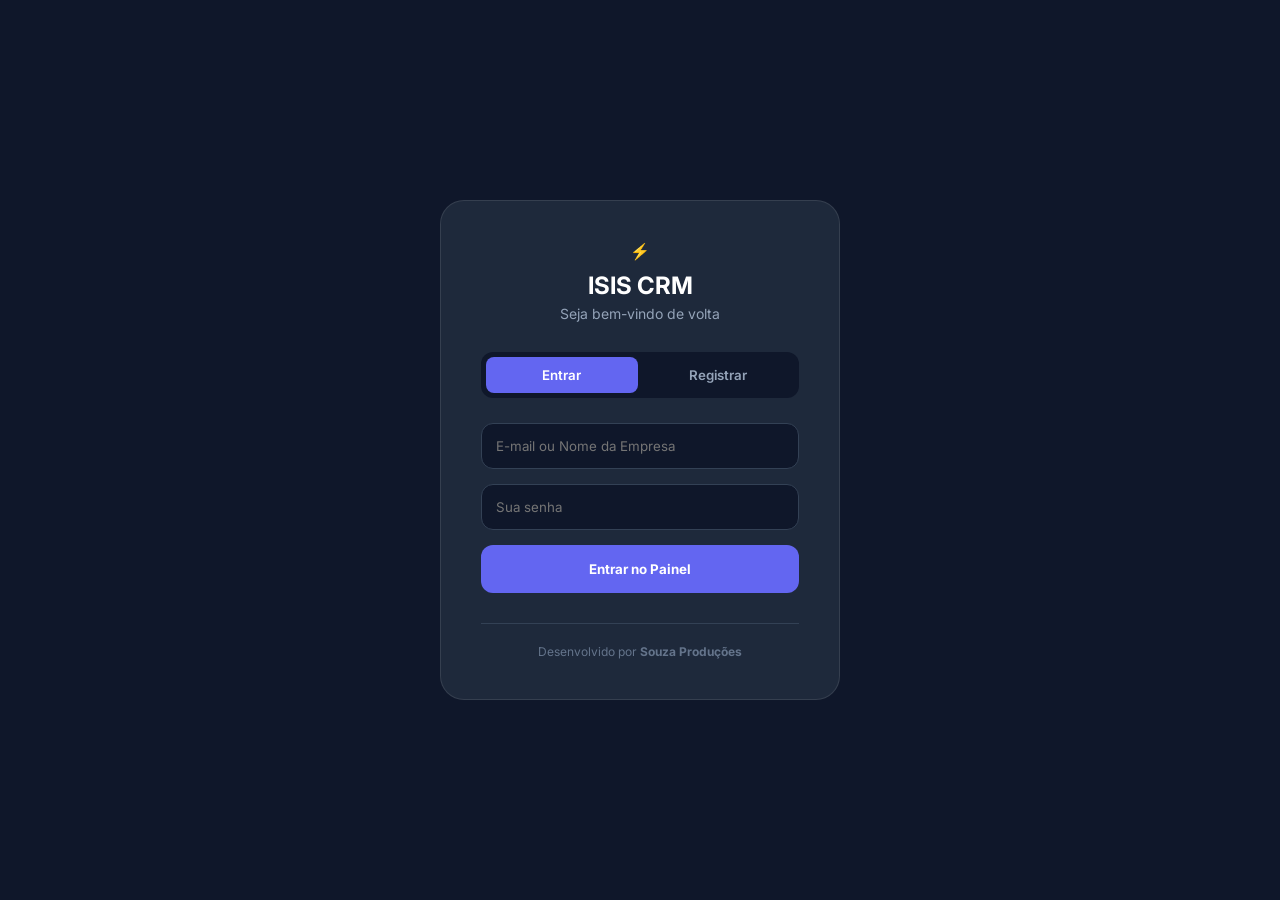
==== commit 8c9f6073: "upload files" ====
--- a/index.html
+++ b/index.html
@@ -3,116 +3,44 @@
 <head>
     <meta charset="UTF-8">
     <meta name="viewport" content="width=device-width, initial-scale=1.0">
-    <title>ISIS AI Agent CRM - Login</title>
-    <!-- O link abaixo deve bater exatamente com o nome do seu arquivo CSS -->
+    <title>ISIS CRM - Login</title>
     <link rel="stylesheet" href="index.css">
-    <link href="https://fonts.googleapis.com/css2?family=Inter:wght@400;500;600;700&display=swap" rel="stylesheet">
+    <link href="https://fonts.googleapis.com/css2?family=Inter:wght@400;600;700&display=swap" rel="stylesheet">
 </head>
 <body>
-    <div class="auth-page">
-        <div class="auth-card">
-            <header class="auth-header">
-                <div class="auth-logo">⚡</div>
-                <h1>ISIS CRM</h1>
-                <p>Automatize suas vendas com IA</p>
-            </header>
+    <div class="login-box">
+        <header class="login-header">
+            <span class="logo-icon">⚡</span>
+            <h1>ISIS CRM</h1>
+            <p>Seja bem-vindo de volta</p>
+        </header>
 
-            <div class="auth-tabs">
-                <button class="tab-btn active" data-tab="login">Entrar</button>
-                <button class="tab-btn" data-tab="register">Registrar</button>
-            </div>
+        <div class="tab-switcher">
+            <button id="tab-login" class="active">Entrar</button>
+            <button id="tab-register">Registrar</button>
+        </div>
 
-            <!-- Formulário de Login -->
-            <form id="loginForm" class="auth-form active">
-                <div class="form-group">
-                    <label for="loginEmail">E-mail ou Nome da Empresa</label>
-                    <!-- MUDANÇA CHAVE: type="text" permite "Souza Produções" sem erro -->
-                    <input 
-                        type="text" 
-                        id="loginEmail" 
-                        placeholder="seu@email.com ou Nome da Empresa" 
-                        required
-                    >
-                </div>
+        <!-- FORMULÁRIO DE LOGIN -->
+        <form id="loginForm" class="auth-form active">
+            <input type="text" id="loginEmail" placeholder="E-mail ou Nome da Empresa" required>
+            <input type="password" id="loginPassword" placeholder="Sua senha" required>
+            <button type="submit" id="loginBtn">Entrar no Painel</button>
+        </form>
 
-                <div class="form-group">
-                    <label for="loginPassword">Senha</label>
-                    <input 
-                        type="password" 
-                        id="loginPassword" 
-                        placeholder="••••••••" 
-                        required
-                    >
-                </div>
+        <!-- FORMULÁRIO DE REGISTRO -->
+        <form id="registerForm" class="auth-form" style="display: none;">
+            <input type="text" id="regCompany" placeholder="Nome da Empresa" required>
+            <input type="email" id="regEmail" placeholder="E-mail profissional" required>
+            <input type="password" id="regPassword" placeholder="Crie uma senha" required minlength="6">
+            <button type="submit" id="regBtn">Criar Conta Grátis</button>
+        </form>
+        
+        <p id="msg" class="message-box"></p>
 
-                <button type="submit" class="btn-primary" id="loginBtn">
-                    <span class="btn-text">Entrar no Painel</span>
-                    <span class="btn-loading hidden">Processando...</span>
-                </button>
-
-                <div id="loginError" class="message error hidden"></div>
-            </form>
-
-            <!-- Formulário de Registro -->
-            <form id="registerForm" class="auth-form">
-                <div class="form-group">
-                    <label for="registerCompany">Nome da Empresa *</label>
-                    <input type="text" id="registerCompany" placeholder="Ex: Souza Produções" required>
-                </div>
-
-                <div class="form-group">
-                    <label for="registerEmail">E-mail Profissional *</label>
-                    <input type="email" id="registerEmail" placeholder="contato@empresa.com" required>
-                </div>
-
-                <div class="form-group">
-                    <label for="registerPhone">Telefone / WhatsApp</label>
-                    <input type="tel" id="registerPhone" placeholder="(62) 99999-9999">
-                </div>
-
-                <div class="form-group">
-                    <label for="registerIndustry">Tipo de Negócio</label>
-                    <select id="registerIndustry">
-                        <option value="Outro">Selecione...</option>
-                        <option value="Serviços">Prestação de Serviços</option>
-                        <option value="Varejo">Varejo</option>
-                        <option value="Tecnologia">Tecnologia</option>
-                    </select>
-                </div>
-
-                <div class="form-group">
-                    <label for="registerPassword">Senha *</label>
-                    <input type="password" id="registerPassword" placeholder="Mínimo 6 caracteres" required minlength="6">
-                </div>
-
-                <div class="form-group">
-                    <label for="registerConfirm">Confirmar Senha *</label>
-                    <input type="password" id="registerConfirm" placeholder="Repita a senha" required>
-                </div>
-
-                <div class="form-group checkbox-group">
-                    <input type="checkbox" id="acceptTerms" required>
-                    <label for="acceptTerms">Aceito os Termos de Uso</label>
-                </div>
-
-                <button type="submit" class="btn-primary" id="registerBtn">
-                    <span class="btn-text">Criar Minha Conta</span>
-                    <span class="btn-loading hidden">Criando...</span>
-                </button>
-
-                <div id="registerError" class="message error hidden"></div>
-                <div id="registerSuccess" class="message success hidden"></div>
-            </form>
-
-            <footer class="auth-footer">
-                <p>Desenvolvido por <strong>Souza Produções</strong></p>
-                <div class="system-status">
-                    <span class="status-dot"></span> Sistema Online
-                </div>
-            </footer>
-        </div>
+        <footer class="login-footer">
+            <p>Desenvolvido por <strong>Souza Produções</strong></p>
+        </footer>
     </div>
-
     <script src="index.js"></script>
 </body>
 </html>
--- a/index.css
+++ b/index.css
@@ -1,128 +1,22 @@
-/* ============================================================
-   ISIS AI AGENT CRM - DESIGN SYSTEM
-   ============================================================ */
+* { margin:0; padding:0; box-sizing:border-box; font-family:'Inter', sans-serif; }
+body { background: #0f172a; height: 100vh; display: flex; align-items: center; justify-content: center; color: white; }
 
-:root {
-    --primary: #6366f1;
-    --primary-dark: #4f46e5;
-    --bg: #0f172a;
-    --card: #1e293b;
-    --text: #f1f5f9;
-    --text-dim: #94a3b8;
-    --border: #334155;
-    --error: #ef4444;
-    --success: #10b981;
-}
+.login-box { background: #1e293b; padding: 40px; border-radius: 24px; width: 100%; max-width: 400px; border: 1px solid rgba(255,255,255,0.1); text-align: center; }
+.login-header h1 { font-size: 24px; margin: 10px 0 5px; }
+.login-header p { color: #94a3b8; font-size: 14px; margin-bottom: 30px; }
 
-* { margin: 0; padding: 0; box-sizing: border-box; font-family: 'Inter', sans-serif; }
+.tab-switcher { display: flex; background: #0f172a; padding: 5px; border-radius: 12px; margin-bottom: 25px; gap: 5px; }
+.tab-switcher button { flex: 1; padding: 10px; border: none; background: none; color: #94a3b8; cursor: pointer; border-radius: 8px; font-weight: 600; transition: 0.3s; }
+.tab-switcher button.active { background: #6366f1; color: white; }
 
-body {
-    background: var(--bg);
-    color: var(--text);
-    min-height: 100vh;
-    display: flex;
-    align-items: center;
-    justify-content: center;
-    padding: 20px;
-}
+input { width: 100%; padding: 14px; background: #0f172a; border: 1px solid #334155; border-radius: 12px; color: white; margin-bottom: 15px; outline: none; }
+input:focus { border-color: #6366f1; }
 
-.auth-page { width: 100%; display: flex; justify-content: center; }
+button[type="submit"] { width: 100%; padding: 16px; background: #6366f1; border: none; border-radius: 12px; color: white; font-weight: bold; cursor: pointer; transition: 0.3s; }
+button[type="submit"]:hover { background: #4f46e5; }
 
-.auth-card {
-    background: var(--card);
-    width: 100%;
-    max-width: 420px;
-    padding: 40px;
-    border-radius: 24px;
-    border: 1px solid var(--border);
-    box-shadow: 0 25px 50px -12px rgba(0, 0, 0, 0.5);
-}
+.message-box { margin-top: 20px; font-size: 13px; }
+.message-box.error { color: #f87171; }
+.message-box.success { color: #10b981; }
 
-.auth-header { text-align: center; margin-bottom: 30px; }
-.auth-logo { font-size: 40px; margin-bottom: 10px; display: block; }
-.auth-header h1 { font-size: 24px; font-weight: 800; color: white; margin-bottom: 5px; }
-.auth-header p { color: var(--text-dim); font-size: 14px; }
-
-.auth-tabs {
-    display: flex;
-    background: var(--bg);
-    padding: 5px;
-    border-radius: 12px;
-    margin-bottom: 25px;
-    gap: 5px;
-}
-
-.tab-btn {
-    flex: 1;
-    padding: 12px;
-    border: none;
-    background: none;
-    color: var(--text-dim);
-    cursor: pointer;
-    border-radius: 8px;
-    font-weight: 600;
-    transition: 0.3s;
-}
-
-.tab-btn.active {
-    background: var(--primary);
-    color: white;
-}
-
-/* Forms */
-.auth-form { display: none; }
-.auth-form.active { display: block; animation: fadeIn 0.3s ease; }
-
-@keyframes fadeIn { from { opacity: 0; transform: translateY(5px); } to { opacity: 1; transform: translateY(0); } }
-
-.form-group { margin-bottom: 18px; text-align: left; }
-.form-group label { display: block; font-size: 13px; font-weight: 500; margin-bottom: 6px; color: var(--text-dim); }
-
-.form-group input, 
-.form-group select {
-    width: 100%;
-    padding: 12px 16px;
-    background: var(--bg);
-    border: 1px solid var(--border);
-    border-radius: 10px;
-    color: white;
-    font-size: 14px;
-    outline: none;
-    transition: 0.2s;
-}
-
-.form-group input:focus { border-color: var(--primary); box-shadow: 0 0 0 2px rgba(99, 102, 241, 0.2); }
-
-.checkbox-group { display: flex; align-items: center; gap: 10px; }
-.checkbox-group input { width: auto; }
-.checkbox-group label { margin-bottom: 0; cursor: pointer; }
-
-/* Buttons */
-.btn-primary {
-    width: 100%;
-    padding: 14px;
-    background: var(--primary);
-    color: white;
-    border: none;
-    border-radius: 10px;
-    font-weight: 700;
-    font-size: 15px;
-    cursor: pointer;
-    transition: 0.3s;
-    margin-top: 10px;
-}
-
-.btn-primary:hover { background: var(--primary-dark); transform: translateY(-2px); }
-.btn-primary:disabled { opacity: 0.6; cursor: not-allowed; transform: none; }
-
-/* Messages */
-.message { padding: 12px; border-radius: 8px; font-size: 13px; margin-top: 15px; border: 1px solid transparent; }
-.message.error { background: rgba(239, 68, 68, 0.1); color: #fca5a5; border-color: rgba(239, 68, 68, 0.2); }
-.message.success { background: rgba(16, 185, 129, 0.1); color: #6ee7b7; border-color: rgba(16, 185, 129, 0.2); }
-.hidden { display: none; }
-
-/* Footer */
-.auth-footer { margin-top: 35px; padding-top: 25px; border-top: 1px solid var(--border); text-align: center; }
-.auth-footer p { font-size: 12px; color: var(--text-dim); margin-bottom: 10px; }
-.system-status { display: flex; align-items: center; justify-content: center; gap: 6px; font-size: 11px; color: var(--text-dim); }
-.status-dot { width: 8px; height: 8px; background: var(--success); border-radius: 50%; box-shadow: 0 0 8px var(--success); }+.login-footer { margin-top: 30px; border-top: 1px solid #334155; padding-top: 20px; font-size: 12px; color: #64748b; }
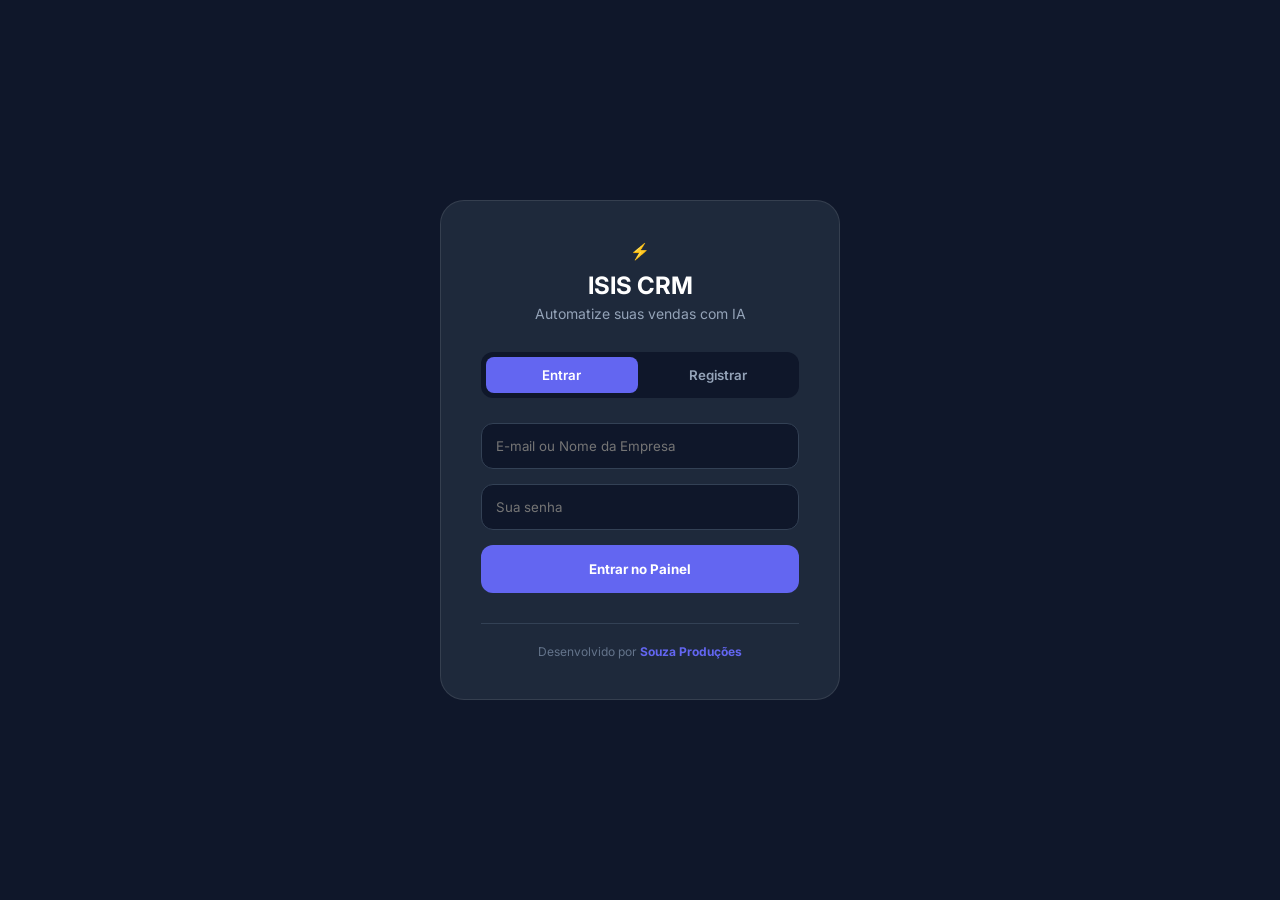
==== commit b9d45fb5: "Update index.html" ====
--- a/index.html
+++ b/index.html
@@ -3,16 +3,16 @@
 <head>
     <meta charset="UTF-8">
     <meta name="viewport" content="width=device-width, initial-scale=1.0">
-    <title>ISIS CRM - Login</title>
+    <title>ISIS CRM - Login Premium</title>
     <link rel="stylesheet" href="index.css">
-    <link href="https://fonts.googleapis.com/css2?family=Inter:wght@400;600;700&display=swap" rel="stylesheet">
+    <link href="https://fonts.googleapis.com/css2?family=Inter:wght@400;600;700;800&display=swap" rel="stylesheet">
 </head>
 <body>
     <div class="login-box">
         <header class="login-header">
             <span class="logo-icon">⚡</span>
             <h1>ISIS CRM</h1>
-            <p>Seja bem-vindo de volta</p>
+            <p>Automatize suas vendas com IA</p>
         </header>
 
         <div class="tab-switcher">
@@ -22,6 +22,7 @@
 
         <!-- FORMULÁRIO DE LOGIN -->
         <form id="loginForm" class="auth-form active">
+            <!-- type="text" para aceitar o nome da empresa sem erro de "@" -->
             <input type="text" id="loginEmail" placeholder="E-mail ou Nome da Empresa" required>
             <input type="password" id="loginPassword" placeholder="Sua senha" required>
             <button type="submit" id="loginBtn">Entrar no Painel</button>
@@ -31,16 +32,20 @@
         <form id="registerForm" class="auth-form" style="display: none;">
             <input type="text" id="regCompany" placeholder="Nome da Empresa" required>
             <input type="email" id="regEmail" placeholder="E-mail profissional" required>
-            <input type="password" id="regPassword" placeholder="Crie uma senha" required minlength="6">
+            <input type="password" id="regPassword" placeholder="Crie uma senha (min. 6)" required minlength="6">
             <button type="submit" id="regBtn">Criar Conta Grátis</button>
         </form>
         
         <p id="msg" class="message-box"></p>
 
         <footer class="login-footer">
-            <p>Desenvolvido por <strong>Souza Produções</strong></p>
+            <p>Desenvolvido por 
+                <a href="https://wa.me/5562991444852" target="_blank" title="Falar com suporte" style="color: #6366f1; text-decoration: none; font-weight: bold;">
+                    Souza Produções
+                </a>
+            </p>
         </footer>
     </div>
     <script src="index.js"></script>
 </body>
-</html>+</html>
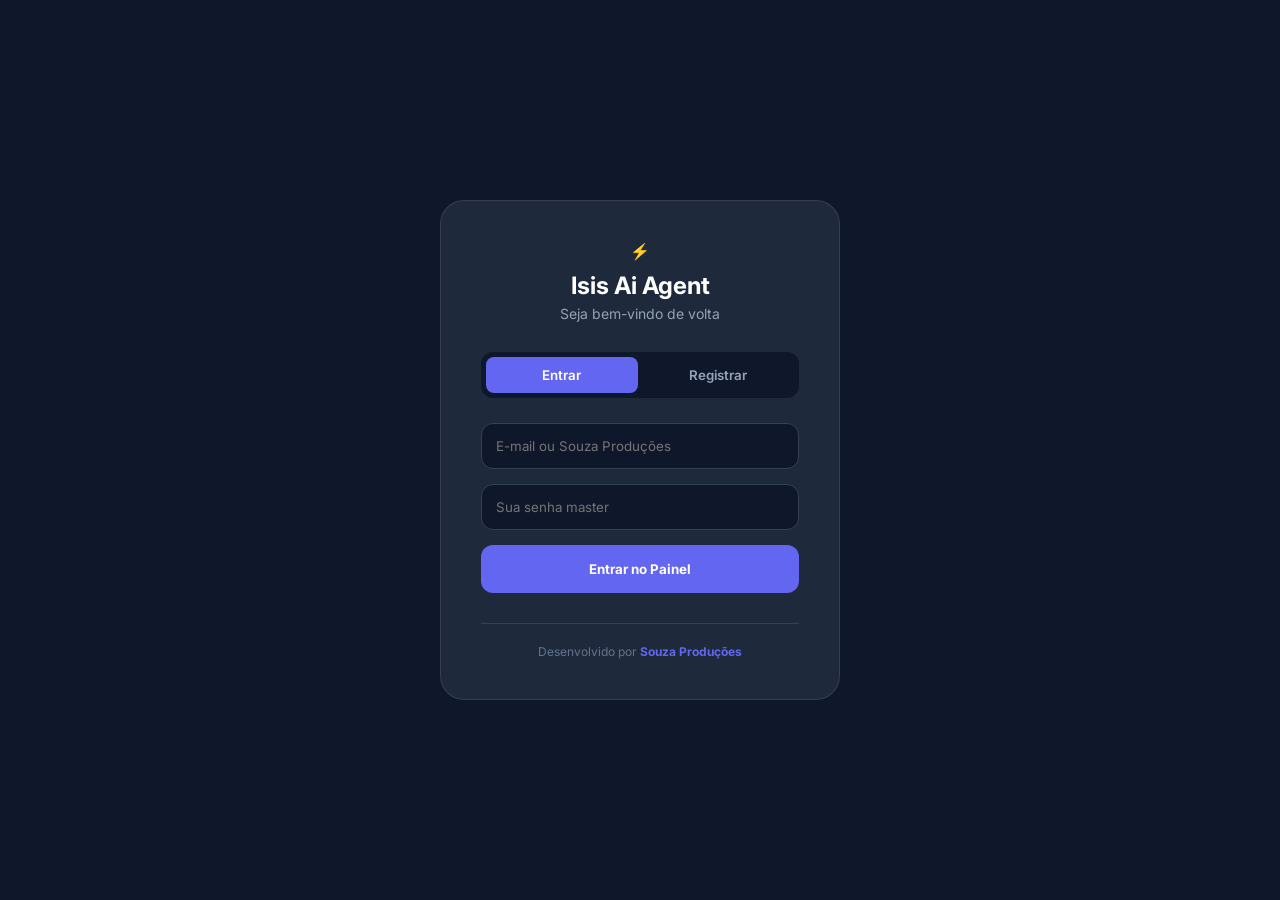
==== commit e9a4b74a: "Update index.html" ====
--- a/index.html
+++ b/index.html
@@ -3,7 +3,7 @@
 <head>
     <meta charset="UTF-8">
     <meta name="viewport" content="width=device-width, initial-scale=1.0">
-    <title>ISIS CRM - Login Premium</title>
+    <title>Isis Ai Agent — Login</title>
     <link rel="stylesheet" href="index.css">
     <link href="https://fonts.googleapis.com/css2?family=Inter:wght@400;600;700;800&display=swap" rel="stylesheet">
 </head>
@@ -11,8 +11,9 @@
     <div class="login-box">
         <header class="login-header">
             <span class="logo-icon">⚡</span>
-            <h1>ISIS CRM</h1>
-            <p>Automatize suas vendas com IA</p>
+            <!-- Nome da marca atualizado -->
+            <h1>Isis Ai Agent</h1>
+            <p>Seja bem-vindo de volta</p>
         </header>
 
         <div class="tab-switcher">
@@ -22,9 +23,8 @@
 
         <!-- FORMULÁRIO DE LOGIN -->
         <form id="loginForm" class="auth-form active">
-            <!-- type="text" para aceitar o nome da empresa sem erro de "@" -->
-            <input type="text" id="loginEmail" placeholder="E-mail ou Nome da Empresa" required>
-            <input type="password" id="loginPassword" placeholder="Sua senha" required>
+            <input type="text" id="loginEmail" placeholder="E-mail ou Souza Produções" required>
+            <input type="password" id="loginPassword" placeholder="Sua senha master" required>
             <button type="submit" id="loginBtn">Entrar no Painel</button>
         </form>
 
@@ -32,7 +32,7 @@
         <form id="registerForm" class="auth-form" style="display: none;">
             <input type="text" id="regCompany" placeholder="Nome da Empresa" required>
             <input type="email" id="regEmail" placeholder="E-mail profissional" required>
-            <input type="password" id="regPassword" placeholder="Crie uma senha (min. 6)" required minlength="6">
+            <input type="password" id="regPassword" placeholder="Crie uma senha" required minlength="6">
             <button type="submit" id="regBtn">Criar Conta Grátis</button>
         </form>
         
@@ -40,7 +40,7 @@
 
         <footer class="login-footer">
             <p>Desenvolvido por 
-                <a href="https://wa.me/5562991444852" target="_blank" title="Falar com suporte" style="color: #6366f1; text-decoration: none; font-weight: bold;">
+                <a href="https://wa.me/5562991444852" target="_blank" style="color: #6366f1; text-decoration: none; font-weight: bold;">
                     Souza Produções
                 </a>
             </p>
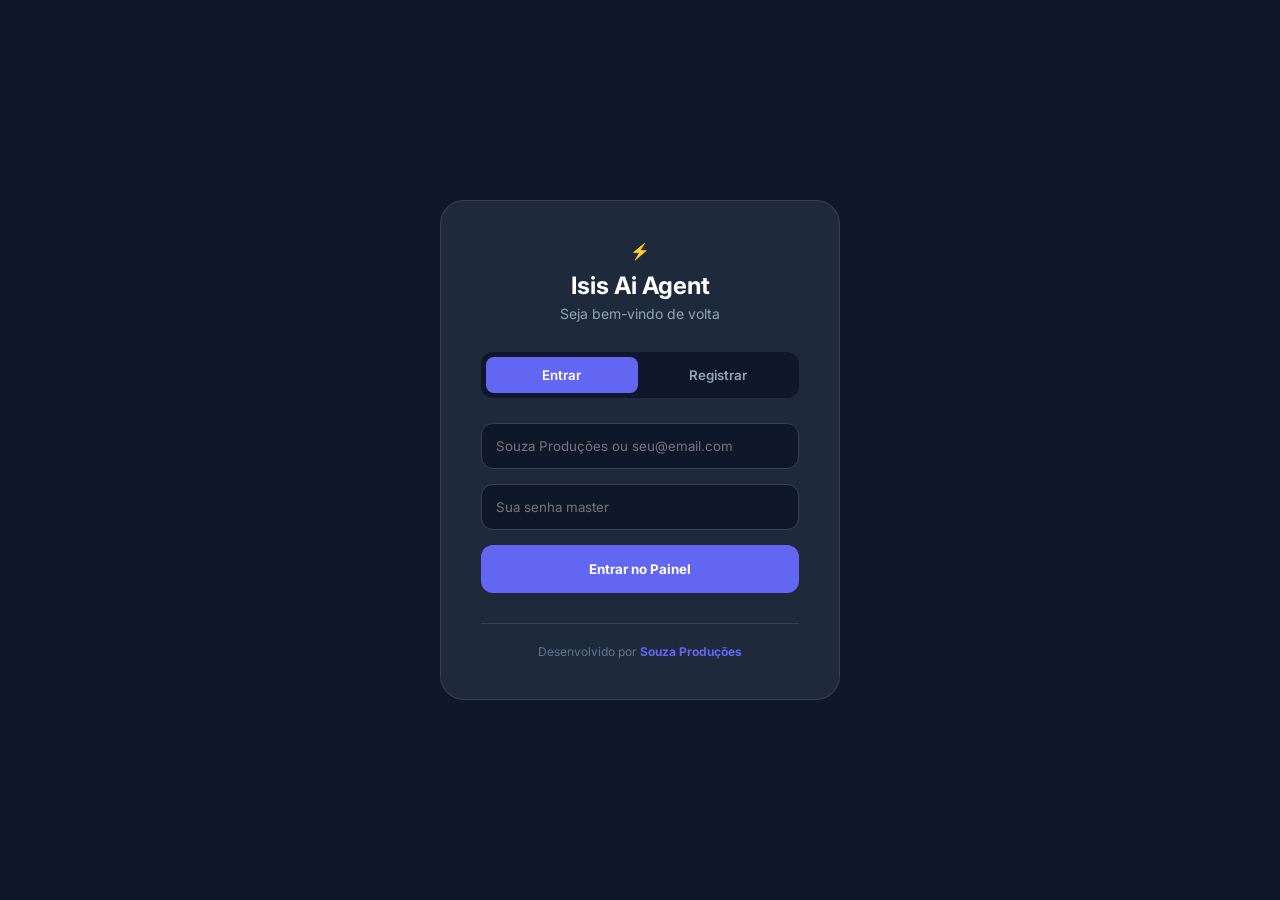
==== commit 10ea1bb9: "Update index.html" ====
--- a/index.html
+++ b/index.html
@@ -3,7 +3,7 @@
 <head>
     <meta charset="UTF-8">
     <meta name="viewport" content="width=device-width, initial-scale=1.0">
-    <title>Isis Ai Agent — Login</title>
+    <title>Isis Ai Agent — Acesso</title>
     <link rel="stylesheet" href="index.css">
     <link href="https://fonts.googleapis.com/css2?family=Inter:wght@400;600;700;800&display=swap" rel="stylesheet">
 </head>
@@ -11,7 +11,6 @@
     <div class="login-box">
         <header class="login-header">
             <span class="logo-icon">⚡</span>
-            <!-- Nome da marca atualizado -->
             <h1>Isis Ai Agent</h1>
             <p>Seja bem-vindo de volta</p>
         </header>
@@ -21,18 +20,18 @@
             <button id="tab-register">Registrar</button>
         </div>
 
-        <!-- FORMULÁRIO DE LOGIN -->
+        <!-- LOGIN -->
         <form id="loginForm" class="auth-form active">
-            <input type="text" id="loginEmail" placeholder="E-mail ou Souza Produções" required>
+            <input type="text" id="loginEmail" placeholder="Souza Produções ou seu@email.com" required>
             <input type="password" id="loginPassword" placeholder="Sua senha master" required>
             <button type="submit" id="loginBtn">Entrar no Painel</button>
         </form>
 
-        <!-- FORMULÁRIO DE REGISTRO -->
+        <!-- REGISTRO -->
         <form id="registerForm" class="auth-form" style="display: none;">
             <input type="text" id="regCompany" placeholder="Nome da Empresa" required>
             <input type="email" id="regEmail" placeholder="E-mail profissional" required>
-            <input type="password" id="regPassword" placeholder="Crie uma senha" required minlength="6">
+            <input type="password" id="regPassword" placeholder="Senha (min. 6 caracteres)" required minlength="6">
             <button type="submit" id="regBtn">Criar Conta Grátis</button>
         </form>
         
